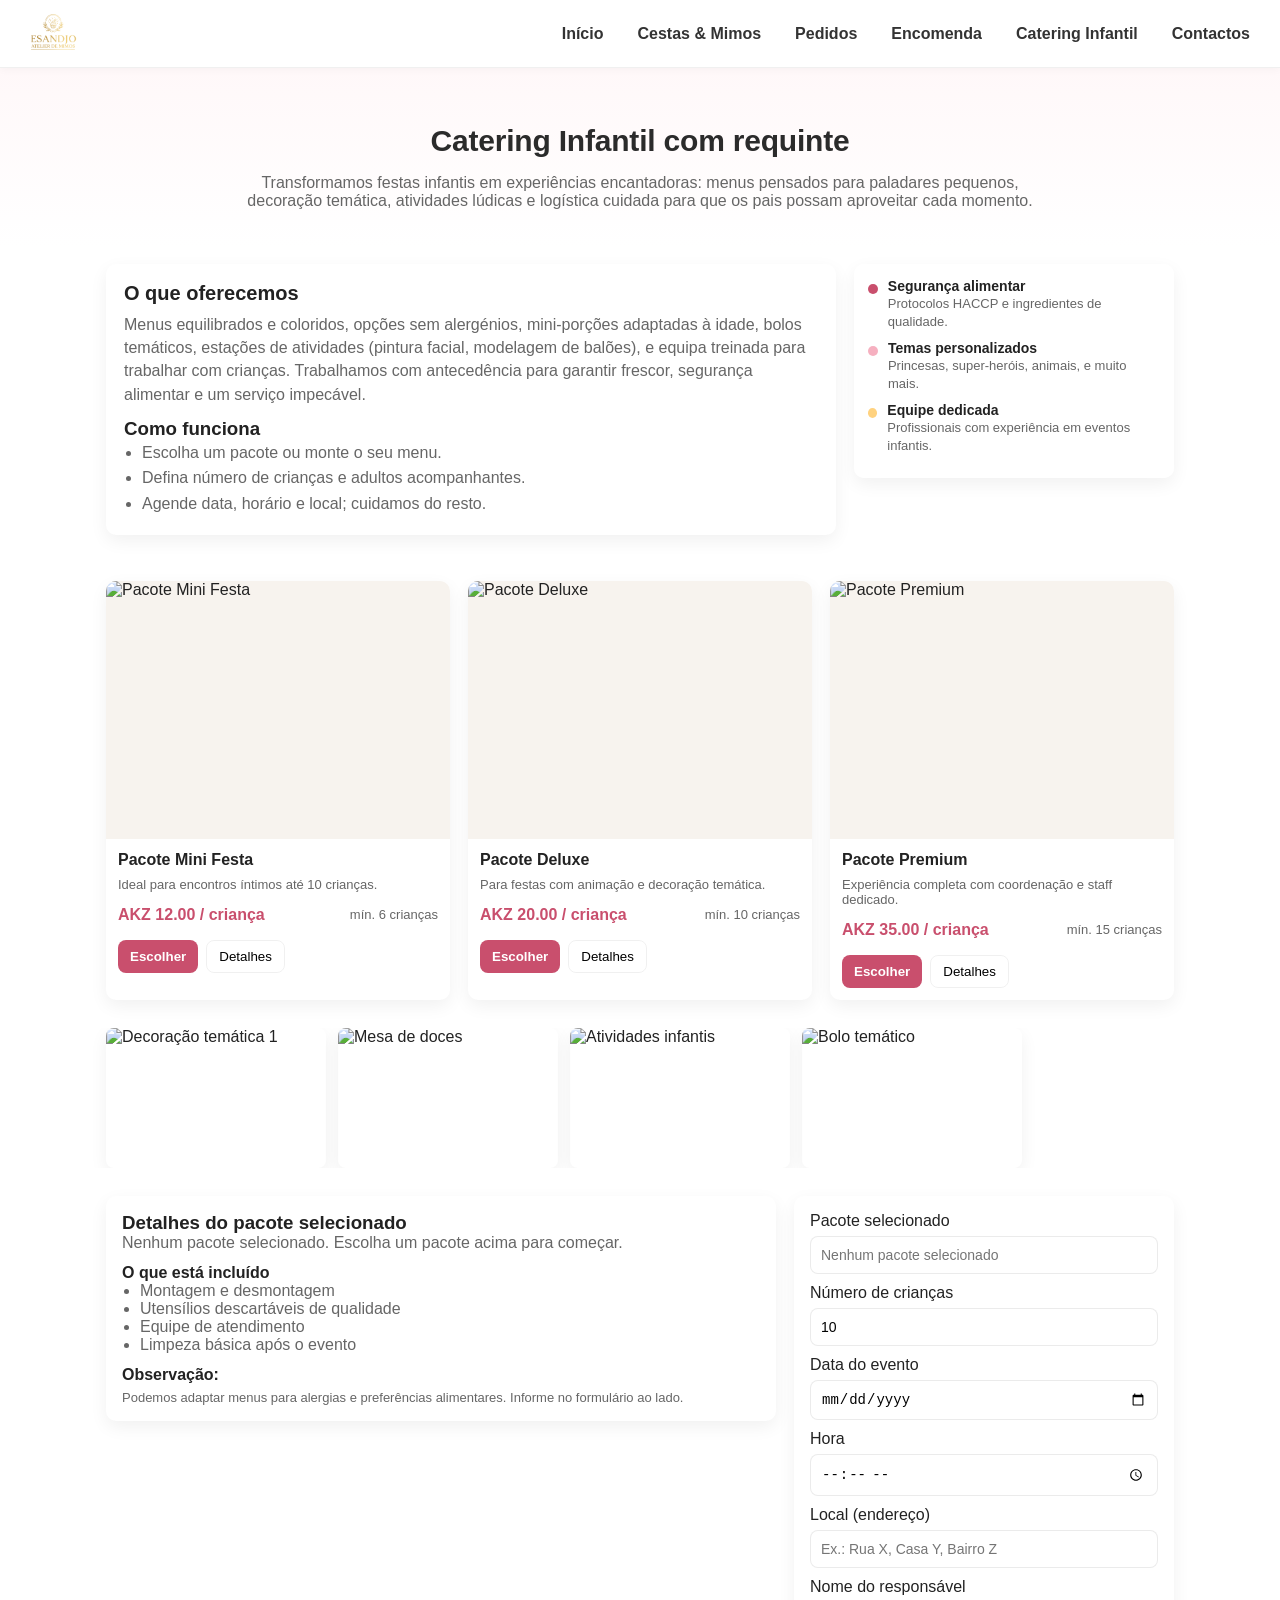
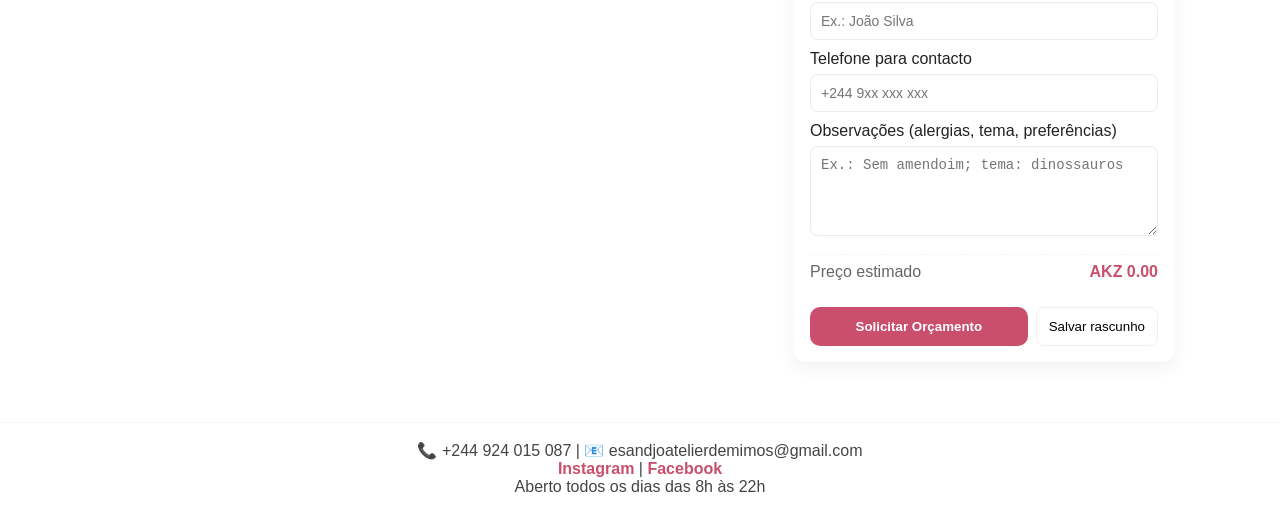
==== catering.html @ 138ea32b "Add files via upload" ====
<!DOCTYPE html>
<html lang="pt">
<head>
  <meta charset="utf-8" />
  <meta name="viewport" content="width=device-width,initial-scale=1" />
  <title>Catering Infantil — Esandjo Atelier de Mimos</title>
  <link rel="icon" type="image/png" href="imagens/esandjo.logo.jpg" />
  <link rel="stylesheet" href="base.css" />
  <style>
    /* Estilos específicos para catering infantil */
    .hero {
      padding: 56px 16px 36px;
      background: linear-gradient(180deg, #fff8f9 0%, #fff 100%);
    }
    .hero h1 { font-size: 30px; letter-spacing: -0.2px; }
    .hero p { max-width: 820px; margin: 8px auto 0; }

    .intro {
      max-width: 1100px;
      margin: 18px auto;
      padding: 0 16px 28px;
      display:flex;
      gap:18px;
      align-items:flex-start;
    }
    .intro .lead {
      flex:1;
      background: var(--card-bg);
      border-radius: calc(var(--radius) + 2px);
      box-shadow: var(--shadow);
      padding: 18px;
    }
    .intro .lead h2 { margin:0 0 8px; font-size:20px; }
    .intro .lead p { color:var(--muted); line-height:1.45; }

    .intro .highlights {
      width: 320px;
      min-width: 240px;
      background: linear-gradient(180deg,#fff,#fff);
      border-radius: calc(var(--radius) + 2px);
      box-shadow: var(--shadow);
      padding: 14px;
    }
    .highlight-item { display:flex; gap:10px; align-items:flex-start; margin-bottom:10px; }
    .highlight-item strong { display:block; font-size:14px; }
    .highlight-item span { color:var(--muted); font-size:13px; }

    /* Menu packages grid */
    .packages {
      max-width: 1100px;
      margin: 6px auto 28px;
      padding: 0 16px;
      display:grid;
      grid-template-columns: repeat(auto-fit, minmax(260px, 1fr));
      gap: 18px;
    }
    .package {
      background: var(--card-bg);
      border-radius: calc(var(--radius) + 2px);
      box-shadow: var(--shadow);
      overflow: hidden;
      display:flex;
      flex-direction:column;
    }
    .package .pkg-thumb { aspect-ratio: 4/3; background:var(--fill); display:flex; align-items:center; justify-content:center; }
    .package .pkg-thumb img { width:100%; height:100%; object-fit:cover; display:block; }
    .package .pkg-body { padding:12px; display:flex; flex-direction:column; gap:8px; }
    .package h3 { margin:0; font-size:16px; }
    .pkg-desc { color:var(--muted); font-size:13px; }
    .pkg-meta { display:flex; gap:8px; align-items:center; justify-content:space-between; margin-top:6px; }
    .pkg-price { font-weight:900; color:var(--accent); }
    .pkg-actions { display:flex; gap:8px; margin-top:8px; }
    .btn-choose { background:var(--accent); color:#fff; border:0; padding:8px 12px; border-radius:8px; cursor:pointer; font-weight:800; }
    .btn-info { background:transparent; border:1px solid rgba(0,0,0,0.06); padding:8px 12px; border-radius:8px; cursor:pointer; }

    /* Details & booking form */
    .booking {
      max-width: 1100px;
      margin: 18px auto 60px;
      padding: 0 16px;
      display:grid;
      grid-template-columns: 1fr 380px;
      gap: 18px;
      align-items:start;
    }
    .booking .details {
      background: var(--card-bg);
      border-radius: calc(var(--radius) + 2px);
      box-shadow: var(--shadow);
      padding: 16px;
    }
    .booking .form {
      background: var(--card-bg);
      border-radius: calc(var(--radius) + 2px);
      box-shadow: var(--shadow);
      padding: 16px;
      display:flex;
      flex-direction:column;
      gap:10px;
    }
    .field { display:flex; flex-direction:column; gap:6px; }
    .field input, .field select, .field textarea {
      padding:10px; border-radius:8px; border:1px solid rgba(0,0,0,0.08); font-size:14px;
    }
    .field textarea { min-height:90px; resize:vertical; }

    .summary-mini { display:flex; gap:8px; align-items:center; justify-content:space-between; padding:8px 0; border-top:1px dashed rgba(0,0,0,0.04); margin-top:8px; }

    .cta-row { display:flex; gap:8px; margin-top:8px; }
    .btn-final { background:var(--accent); color:#fff; border:0; padding:12px 14px; border-radius:10px; font-weight:900; cursor:pointer; flex:1; }
    .btn-clear { background:transparent; border:1px solid rgba(0,0,0,0.06); padding:10px 12px; border-radius:8px; cursor:pointer; }

    /* Gallery small preview */
    .gallery-preview {
      max-width: 1100px;
      margin: 0 auto 28px;
      padding: 0 16px;
      display:flex;
      gap:12px;
      overflow:auto;
      -webkit-overflow-scrolling: touch;
    }
    .gallery-preview img { width:220px; height:140px; object-fit:cover; border-radius:8px; box-shadow:0 6px 18px rgba(0,0,0,0.06); cursor:pointer; }

    /* IA suggestion toast */
    .ai-toast {
      position: fixed;
      left: 50%;
      transform: translateX(-50%);
      bottom: 86px;
      background: rgba(0,0,0,0.9);
      color: #fff;
      padding: 12px 16px;
      border-radius: 10px;
      z-index: 13000;
      display: none;
      align-items: center;
      gap: 10px;
      box-shadow: 0 8px 24px rgba(0,0,0,0.3);
      max-width: 92%;
      text-align: center;
      font-size: 14px;
    }
    .ai-toast.show { display:flex; }

    @media (max-width: 980px){
      .booking { grid-template-columns: 1fr; }
      .intro { flex-direction:column; }
      .intro .highlights { width:100%; }
      .gallery-preview img { width:160px; height:100px; }
    }
  </style>
</head>
<body>

  <!-- Navbar (padronizado institucional, sem botões de idioma) -->
  <nav class="navbar">
    <a href="index.html" aria-label="Início">
      <img src="imagens/esandjo.logo.jpg" alt="Logo Esandjo" class="logo" />
    </a>

    <!-- Menu hamburguer centralizado (círculo com 3 linhas) -->
    <button class="menu-toggle" id="menu-toggle" aria-expanded="false" aria-label="Abrir menu" onclick="toggleMenu()">
      <svg width="44" height="44" viewBox="0 0 44 44" aria-hidden="true" focusable="false" role="img">
        <circle class="menu-circle" cx="22" cy="22" r="20" fill="transparent" stroke="none"></circle>
        <rect class="menu-line l1" x="10" y="15" width="24" height="2" rx="1"></rect>
        <rect class="menu-line l2" x="10" y="21" width="24" height="2" rx="1"></rect>
        <rect class="menu-line l3" x="10" y="27" width="24" height="2" rx="1"></rect>
      </svg>
    </button>

    <div class="nav-links" id="nav-links">
      <a href="index.html" class="nav-link">Início</a>
      <a href="cestas.html" class="nav-link">Cestas & Mimos</a>
      <a href="pedidos.html" class="nav-link">Pedidos</a>
      <a href="encomendas.html" class="nav-link">Encomenda</a>
      <a href="catering.html" class="nav-link">Catering Infantil</a>
      <a href="contactos.html" class="nav-link">Contactos</a>
    </div>
  </nav>

  <!-- Hero -->
  <header class="hero">
    <h1>Catering Infantil com requinte</h1>
    <p>Transformamos festas infantis em experiências encantadoras: menus pensados para paladares pequenos, decoração temática, atividades lúdicas e logística cuidada para que os pais possam aproveitar cada momento.</p>
  </header>

  <!-- Intro com destaques -->
  <section class="intro" aria-label="Introdução ao catering infantil">
    <div class="lead" role="region" aria-labelledby="lead-title">
      <h2 id="lead-title">O que oferecemos</h2>
      <p>Menus equilibrados e coloridos, opções sem alergénios, mini-porções adaptadas à idade, bolos temáticos, estações de atividades (pintura facial, modelagem de balões), e equipa treinada para trabalhar com crianças. Trabalhamos com antecedência para garantir frescor, segurança alimentar e um serviço impecável.</p>

      <h3 style="margin-top:12px;">Como funciona</h3>
      <ul style="color:var(--muted); margin-left:18px; line-height:1.6;">
        <li>Escolha um pacote ou monte o seu menu.</li>
        <li>Defina número de crianças e adultos acompanhantes.</li>
        <li>Agende data, horário e local; cuidamos do resto.</li>
      </ul>
    </div>

    <aside class="highlights" aria-hidden="false">
      <div class="highlight-item">
        <div style="width:10px;height:10px;border-radius:50%;background:var(--accent);margin-top:6px;"></div>
        <div><strong>Segurança alimentar</strong><span>Protocolos HACCP e ingredientes de qualidade.</span></div>
      </div>
      <div class="highlight-item">
        <div style="width:10px;height:10px;border-radius:50%;background:#f6b0c0;margin-top:6px;"></div>
        <div><strong>Temas personalizados</strong><span>Princesas, super-heróis, animais, e muito mais.</span></div>
      </div>
      <div class="highlight-item">
        <div style="width:10px;height:10px;border-radius:50%;background:#ffd27f;margin-top:6px;"></div>
        <div><strong>Equipe dedicada</strong><span>Profissionais com experiência em eventos infantis.</span></div>
      </div>
    </aside>
  </section>

  <!-- Packages / Menus -->
  <section class="packages" aria-label="Pacotes de catering infantil">
    <article class="package" data-id="pkg-mini" data-name="Pacote Mini Festa" data-price="12.00" data-desc="Lanches simples, mini-sanduíches, sucos naturais, mini-bolinhos">
      <div class="pkg-thumb"><img src="imagens/catering-mini.jpg" alt="Pacote Mini Festa" /></div>
      <div class="pkg-body">
        <h3>Pacote Mini Festa</h3>
        <div class="pkg-desc">Ideal para encontros íntimos até 10 crianças.</div>
        <div class="pkg-meta">
          <div class="pkg-price">AKZ 12.00 / criança</div>
          <div style="font-size:13px;color:var(--muted)">mín. 6 crianças</div>
        </div>
        <div class="pkg-actions">
          <button class="btn-choose" data-action="choose">Escolher</button>
          <button class="btn-info" data-action="info">Detalhes</button>
        </div>
      </div>
    </article>

    <article class="package" data-id="pkg-deluxe" data-name="Pacote Deluxe" data-price="20.00" data-desc="Estação de snacks, mini-pratos quentes, bolo temático e sucos">
      <div class="pkg-thumb"><img src="imagens/catering-deluxe.jpg" alt="Pacote Deluxe" /></div>
      <div class="pkg-body">
        <h3>Pacote Deluxe</h3>
        <div class="pkg-desc">Para festas com animação e decoração temática.</div>
        <div class="pkg-meta">
          <div class="pkg-price">AKZ 20.00 / criança</div>
          <div style="font-size:13px;color:var(--muted)">mín. 10 crianças</div>
        </div>
        <div class="pkg-actions">
          <button class="btn-choose" data-action="choose">Escolher</button>
          <button class="btn-info" data-action="info">Detalhes</button>
        </div>
      </div>
    </article>

    <article class="package" data-id="pkg-premium" data-name="Pacote Premium" data-price="35.00" data-desc="Menu completo, bolo premium, lembrancinhas e atividades dirigidas">
      <div class="pkg-thumb"><img src="imagens/catering-premium.jpg" alt="Pacote Premium" /></div>
      <div class="pkg-body">
        <h3>Pacote Premium</h3>
        <div class="pkg-desc">Experiência completa com coordenação e staff dedicado.</div>
        <div class="pkg-meta">
          <div class="pkg-price">AKZ 35.00 / criança</div>
          <div style="font-size:13px;color:var(--muted)">mín. 15 crianças</div>
        </div>
        <div class="pkg-actions">
          <button class="btn-choose" data-action="choose">Escolher</button>
          <button class="btn-info" data-action="info">Detalhes</button>
        </div>
      </div>
    </article>
  </section>

  <!-- Gallery preview -->
  <section class="gallery-preview" aria-label="Galeria de eventos infantis">
    <img src="imagens/catering-1.jpg" alt="Decoração temática 1" data-full="imagens/catering-1.jpg" />
    <img src="imagens/catering-2.jpg" alt="Mesa de doces" data-full="imagens/catering-2.jpg" />
    <img src="imagens/catering-3.jpg" alt="Atividades infantis" data-full="imagens/catering-3.jpg" />
    <img src="imagens/catering-4.jpg" alt="Bolo temático" data-full="imagens/catering-4.jpg" />
  </section>

  <!-- Booking & details -->
  <section class="booking" aria-label="Formulário de encomenda de catering">
    <div class="details" id="selected-details">
      <h3>Detalhes do pacote selecionado</h3>
      <p class="pkg-selected" style="color:var(--muted)">Nenhum pacote selecionado. Escolha um pacote acima para começar.</p>

      <h4 style="margin-top:12px;">O que está incluído</h4>
      <ul style="color:var(--muted); margin-left:18px;">
        <li>Montagem e desmontagem</li>
        <li>Utensílios descartáveis de qualidade</li>
        <li>Equipe de atendimento</li>
        <li>Limpeza básica após o evento</li>
      </ul>

      <div style="margin-top:12px;">
        <strong>Observação:</strong>
        <div style="color:var(--muted); font-size:13px; margin-top:6px;">Podemos adaptar menus para alergias e preferências alimentares. Informe no formulário ao lado.</div>
      </div>
    </div>

    <form class="form" id="booking-form" onsubmit="return false;" aria-label="Formulário de reserva">
      <div class="field">
        <label for="pkg-name">Pacote selecionado</label>
        <input id="pkg-name" name="pkg-name" readonly placeholder="Nenhum pacote selecionado" />
      </div>

      <div class="field">
        <label for="guest-count">Número de crianças</label>
        <input id="guest-count" name="guest-count" type="number" min="1" value="10" />
      </div>

      <div class="field">
        <label for="date">Data do evento</label>
        <input id="date" name="date" type="date" />
      </div>

      <div class="field">
        <label for="time">Hora</label>
        <input id="time" name="time" type="time" />
      </div>

      <div class="field">
        <label for="location">Local (endereço)</label>
        <input id="location" name="location" type="text" placeholder="Ex.: Rua X, Casa Y, Bairro Z" />
      </div>

      <div class="field">
        <label for="contact-name">Nome do responsável</label>
        <input id="contact-name" name="contact-name" type="text" placeholder="Ex.: João Silva" />
      </div>

      <div class="field">
        <label for="contact-phone">Telefone para contacto</label>
        <input id="contact-phone" name="contact-phone" type="tel" placeholder="+244 9xx xxx xxx" />
      </div>

      <div class="field">
        <label for="notes">Observações (alergias, tema, preferências)</label>
        <textarea id="notes" name="notes" placeholder="Ex.: Sem amendoim; tema: dinossauros"></textarea>
      </div>

      <div class="summary-mini">
        <div style="color:var(--muted)">Preço estimado</div>
        <div id="price-estimate" style="font-weight:900;color:var(--accent)">AKZ 0.00</div>
      </div>

      <div class="cta-row">
        <button id="btn-book" class="btn-final" aria-label="Solicitar orçamento">Solicitar Orçamento</button>
        <button id="btn-save" class="btn-clear" aria-label="Salvar rascunho">Salvar rascunho</button>
      </div>
    </form>
  </section>

  <!-- Lightbox (reaproveita estrutura) -->
  <div id="lightbox" class="lightbox" role="dialog" aria-hidden="true" aria-label="Visualizador de imagens">
    <div class="lightbox-content" role="document">
      <div class="lightbox-controls" aria-hidden="false">
        <button class="prev" aria-label="Anterior" title="Anterior">&#10094;</button>
        <button class="next" aria-label="Próximo" title="Próximo">&#10095;</button>
      </div>
      <span class="close" role="button" aria-label="Fechar" title="Fechar">&times;</span>
      <div id="lightbox-media" class="lightbox-media" tabindex="0"></div>
      <div id="lightbox-thumbs" class="lightbox-thumbs" aria-hidden="false"></div>
      <button id="lb-play" class="lb-play-btn" aria-label="Reproduzir">Reproduzir</button>
    </div>
  </div>

  <!-- IA suggestion toast -->
  <div id="ai-toast" class="ai-toast" role="status" aria-live="polite"></div>

  <!-- Footer (contactos igual ao index) -->
  <footer>
    <p id="contacts">📞 +244 924 015 087 | 📧 esandjoatelierdemimos@gmail.com</p>
    <p>
      <a href="https://www.instagram.com/esandjo_atelierdemimos/" target="_blank" id="insta">Instagram</a> |
      <a href="https://www.facebook.com/esandjoatelierdemimos/" target="_blank" id="fb">Facebook</a>
    </p>
    <p id="open-hours">Aberto todos os dias das 8h às 22h</p>
  </footer>

  <script>
    /* Navbar toggle */
    function toggleMenu() {
      const nav = document.getElementById("nav-links");
      const btn = document.getElementById("menu-toggle");
      const isOpen = btn.classList.toggle('open');
      nav.classList.toggle("show");
      btn.setAttribute('aria-expanded', isOpen ? 'true' : 'false');
      btn.setAttribute('aria-label', isOpen ? 'Fechar menu' : 'Abrir menu');
    }
    document.addEventListener("click", function(e){
      const nav = document.getElementById("nav-links");
      const btn = document.getElementById("menu-toggle");
      if (!nav || !btn) return;
      if (!nav.contains(e.target) && !btn.contains(e.target)) {
        nav.classList.remove("show");
        btn.classList.remove("open");
        btn.setAttribute('aria-expanded', 'false');
        btn.setAttribute('aria-label', 'Abrir menu');
      }
    });

    /* Simple lightbox for gallery preview images */
    (function(){
      const imgs = document.querySelectorAll('.gallery-preview img');
      const lb = document.getElementById('lightbox');
      const lbMedia = document.getElementById('lightbox-media');
      const closeBtn = document.querySelector('.lightbox .close');
      imgs.forEach((img, idx) => {
        img.addEventListener('click', () => {
          openLightboxImage(img.getAttribute('data-full') || img.src);
        });
      });
      function openLightboxImage(src){
        lbMedia.innerHTML = '';
        const i = document.createElement('img');
        i.src = src;
        i.alt = '';
        i.style.maxHeight = '86vh';
        i.style.width = 'auto';
        lbMedia.appendChild(i);
        lb.setAttribute('aria-hidden','false');
        lb.style.display = 'flex';
        document.body.style.overflow = 'hidden';
      }
      function closeLightbox(){
        lb.setAttribute('aria-hidden','true');
        lb.style.display = 'none';
        lbMedia.innerHTML = '';
        document.body.style.overflow = '';
      }
      lb.addEventListener('click', function(e){ if (e.target === lb) closeLightbox(); });
      if (closeBtn) closeBtn.addEventListener('click', closeLightbox);
    })();

    /* Packages selection, IA suggestions and booking logic */
    const packages = document.querySelectorAll('.package');
    const pkgNameInput = document.getElementById('pkg-name');
    const priceEstimateEl = document.getElementById('price-estimate');
    const pkgSelectedText = document.querySelector('.pkg-selected');
    const aiToast = document.getElementById('ai-toast');
    const STORAGE_BOOKING = 'esandjo_catering_booking';

    let selectedPackage = null;
    let aiTimer = null;

    function formatCurrency(v){ return 'AKZ ' + Number(v).toFixed(2); }

    packages.forEach(pkg => {
      const choose = pkg.querySelector('[data-action="choose"]');
      const info = pkg.querySelector('[data-action="info"]');
      choose.addEventListener('click', () => {
        const id = pkg.getAttribute('data-id');
        const name = pkg.getAttribute('data-name');
        const price = Number(pkg.getAttribute('data-price') || 0);
        selectPackage({ id, name, price, desc: pkg.getAttribute('data-desc') });
      });
      info.addEventListener('click', () => {
        const name = pkg.getAttribute('data-name');
        const desc = pkg.getAttribute('data-desc');
        showAISuggestion({ name, desc }, `Detalhes: ${desc}`);
      });
    });

    function selectPackage(pkg){
      selectedPackage = pkg;
      pkgNameInput.value = pkg.name;
      pkgSelectedText.textContent = `${pkg.name} — ${pkg.desc || ''}`;
      updateEstimate();
      // show IA suggestion for combos or extras for 2 seconds
      showAISuggestion(pkg, `Sugestão: adicione lembrancinhas personalizadas e uma estação de pintura facial para complementar o ${pkg.name}.`);
      // store selection in localStorage draft
      saveDraft();
    }

    function updateEstimate(){
      const guests = Number(document.getElementById('guest-count').value || 0);
      const pricePer = selectedPackage ? Number(selectedPackage.price) : 0;
      const estimate = guests * pricePer;
      priceEstimateEl.textContent = formatCurrency(estimate);
    }

    // IA suggestion toast (simulated)
    function showAISuggestion(context, message){
      aiToast.textContent = message || `Sugestão para ${context.name || 'o pacote'}`;
      aiToast.classList.add('show');
      if (aiTimer) clearTimeout(aiTimer);
      aiTimer = setTimeout(()=> {
        aiToast.classList.remove('show');
        aiTimer = null;
      }, 2000);
    }

    // Booking form interactions
    document.getElementById('guest-count').addEventListener('input', updateEstimate);
    document.getElementById('btn-save').addEventListener('click', function(){
      saveDraft();
      showAISuggestion({}, 'Rascunho salvo localmente.');
    });

    document.getElementById('btn-book').addEventListener('click', function(){
      const booking = collectBooking();
      if (!booking) return;
      // Save booking draft
      localStorage.setItem(STORAGE_BOOKING, JSON.stringify(booking));
      // Build WhatsApp message
      const lines = [];
      lines.push('🧁 *Pedido de Catering Infantil - Esandjo Atelier de Mimos*');
      lines.push('');
      lines.push(`Pacote: ${booking.pkgName || '—'}`);
      lines.push(`Crianças: ${booking.guests}`);
      lines.push(`Data: ${booking.date || '—'} ${booking.time || ''}`);
      lines.push(`Local: ${booking.location || '—'}`);
      lines.push('');
      if (booking.notes) lines.push(`Observações: ${booking.notes}`);
      lines.push('');
      lines.push(`Contato: ${booking.contactName || '—'} — ${booking.contactPhone || '—'}`);
      lines.push('');
      lines.push('Por favor confirmar disponibilidade e orçamento.');
      const message = encodeURIComponent(lines.join('\n'));

      // WhatsApp number (negócio) — sem +, sem espaços
      const waNumber = '244924015087';
      const waUrl = `https://wa.me/${waNumber}?text=${message}`;

      // Open WhatsApp and clear draft after
      window.open(waUrl, '_blank');
      // Clear stored draft and reset form
      localStorage.removeItem(STORAGE_BOOKING);
      resetForm();
      // brief toast then redirect to index
      showAISuggestion({}, 'Pedido enviado para WhatsApp. Voltando ao início…');
      setTimeout(()=> { window.location.href = 'index.html'; }, 1400);
    });

    function collectBooking(){
      const pkgName = document.getElementById('pkg-name').value.trim();
      if (!pkgName){
        showAISuggestion({}, 'Selecione um pacote antes de solicitar orçamento.');
        return null;
      }
      const guests = Number(document.getElementById('guest-count').value || 0);
      const date = document.getElementById('date').value;
      const time = document.getElementById('time').value;
      const location = document.getElementById('location').value.trim();
      const contactName = document.getElementById('contact-name').value.trim();
      const contactPhone = document.getElementById('contact-phone').value.trim();
      const notes = document.getElementById('notes').value.trim();

      if (!guests || guests < 1){
        showAISuggestion({}, 'Informe o número de crianças.');
        return null;
      }
      if (!date){
        showAISuggestion({}, 'Escolha a data do evento.');
        return null;
      }
      if (!contactPhone){
        showAISuggestion({}, 'Informe um telefone para contacto.');
        return null;
      }

      return {
        pkgName, guests, date, time, location, contactName, contactPhone, notes, createdAt: new Date().toISOString()
      };
    }

    function saveDraft(){
      const draft = {
        pkgName: document.getElementById('pkg-name').value || '',
        guests: Number(document.getElementById('guest-count').value || 0),
        date: document.getElementById('date').value || '',
        time: document.getElementById('time').value || '',
        location: document.getElementById('location').value || '',
        contactName: document.getElementById('contact-name').value || '',
        contactPhone: document.getElementById('contact-phone').value || '',
        notes: document.getElementById('notes').value || '',
        updatedAt: new Date().toISOString()
      };
      localStorage.setItem(STORAGE_BOOKING, JSON.stringify(draft));
    }

    function loadDraft(){
      const raw = localStorage.getItem(STORAGE_BOOKING);
      if (!raw) return;
      try {
        const d = JSON.parse(raw);
        if (d.pkgName) {
          document.getElementById('pkg-name').value = d.pkgName;
          pkgSelectedText.textContent = d.pkgName;
        }
        if (d.guests) document.getElementById('guest-count').value = d.guests;
        if (d.date) document.getElementById('date').value = d.date;
        if (d.time) document.getElementById('time').value = d.time;
        if (d.location) document.getElementById('location').value = d.location;
        if (d.contactName) document.getElementById('contact-name').value = d.contactName;
        if (d.contactPhone) document.getElementById('contact-phone').value = d.contactPhone;
        if (d.notes) document.getElementById('notes').value = d.notes;
        updateEstimate();
      } catch(e){}
    }

    function resetForm(){
      selectedPackage = null;
      document.getElementById('pkg-name').value = '';
      document.getElementById('guest-count').value = 10;
      document.getElementById('date').value = '';
      document.getElementById('time').value = '';
      document.getElementById('location').value = '';
      document.getElementById('contact-name').value = '';
      document.getElementById('contact-phone').value = '';
      document.getElementById('notes').value = '';
      pkgSelectedText.textContent = 'Nenhum pacote selecionado. Escolha um pacote acima para começar.';
      priceEstimateEl.textContent = formatCurrency(0);
    }

    // Load draft on start
    window.addEventListener('load', function(){
      loadDraft();
      updateEstimate();
    });

    /* Accessibility small helpers: close toast on click */
    aiToast.addEventListener('click', ()=> aiToast.classList.remove('show'));

  </script>
</body>
</html>
---- base.css ----
/* base.css — versão atualizada com navbar fixa (inclui mobile) */

/* Variáveis */
:root{
  --bg: #ffffff;
  --card-bg: #ffffff;
  --accent: #c94f6d;
  --muted: #666666;
  --fill: #f7f3ee;
  --shadow: 0 6px 18px rgba(0,0,0,0.06);
  --max-card-width: 420px;
  --lightbox-z: 9999;
  --radius: 8px;
  --transition-fast: 0.12s;

  /* Altura da navbar (ajuste se alterar padding/logo) */
  --navbar-height: 68px;
}

/* Reset e base */
* { box-sizing: border-box; margin: 0; padding: 0; }
html, body { height: 100%; font-family: "Segoe UI", Roboto, "Helvetica Neue", Arial, sans-serif; color: #222; background: var(--bg); -webkit-font-smoothing: antialiased; }
a { color: inherit; text-decoration: none; }
img, video { max-width: 100%; display: block; }

/* Evita que o conteúdo fique por baixo da navbar fixa */
body { padding-top: var(--navbar-height); }

/* =========================
   NAVBAR (FIXA)
   ========================= */
.navbar {
  display: flex;
  align-items: center;
  justify-content: space-between;
  gap: 12px;
  padding: 12px 20px;
  background: var(--bg);
  border-bottom: 1px solid rgba(0,0,0,0.06);
  position: fixed; /* FIXA em todas as páginas */
  top: 0;
  left: 0;
  width: 100%;
  height: var(--navbar-height);
  z-index: 11000; /* acima do conteúdo, abaixo do lightbox */
  box-shadow: 0 2px 8px rgba(0,0,0,0.03);
}

/* Logo (link) */
.logo { height: 44px; object-fit: contain; display: block; }

/* Nav links and language selector */
.nav-links { display: flex; gap: 14px; align-items: center; }
.nav-link { color: #333; padding: 8px 10px; border-radius: 6px; font-weight: 600; }
.nav-link:hover { background: rgba(0,0,0,0.04); }
.lang-selector button {
  background: transparent;
  border: 1px solid rgba(0,0,0,0.06);
  padding: 6px 8px;
  margin-left: 6px;
  border-radius: 6px;
  cursor: pointer;
}
.lang-selector button:hover { background: rgba(0,0,0,0.04); }

/* =========================
   MENU TOGGLE (círculo com 3 linhas)
   - posicionado em relação à navbar (verticalmente centrado nela)
   ========================= */
.menu-toggle {
  display: none; /* visível via media query em mobile */
  cursor: pointer;
  width: 44px;
  height: 44px;
  align-items: center;
  justify-content: center;
  position: absolute;
  left: 50%;
  /* centraliza verticalmente dentro da navbar fixa */
  top: calc(var(--navbar-height) / 2);
  transform: translate(-50%, -50%);
  z-index: 12000; /* acima da navbar para clique */
  background: transparent;
  border: 0;
  padding: 0;
  border-radius: 50%;
}

/* SVG sizing */
.menu-toggle svg { display: block; width: 44px; height: 44px; }

/* circle styling (subtle) */
.menu-toggle .menu-circle {
  fill: transparent;
  stroke: rgba(0,0,0,0.06);
  stroke-width: 0;
  transition: fill 180ms ease, stroke 180ms ease;
}

/* lines */
.menu-toggle .menu-line {
  fill: #333;
  transition: transform 220ms cubic-bezier(.2,.9,.2,1), opacity 180ms ease;
  transform-origin: 50% 50%;
  transform-box: fill-box;
}

/* open state: optional transform to X (keeps circle) */
.menu-toggle.open .menu-circle {
  fill: rgba(0,0,0,0.04);
}
.menu-toggle.open .l1 { transform: translateY(6px) rotate(45deg); }
.menu-toggle.open .l2 { opacity: 0; transform: scaleX(0); }
.menu-toggle.open .l3 { transform: translateY(-6px) rotate(-45deg); }

/* Focus styles for accessibility */
.menu-toggle:focus { outline: 3px solid rgba(201,79,109,0.18); outline-offset: 4px; border-radius: 50%; }

/* =========================
   HERO
   ========================= */
.hero {
  display: flex;
  flex-direction: column;
  align-items: center;
  justify-content: center;
  text-align: center;
  padding: 48px 16px;
  background: linear-gradient(180deg,#fff,#fff);
}
.hero h1 { font-size: 28px; margin-bottom: 8px; color: #2b2b2b; }
.hero p { color: var(--muted); margin-bottom: 16px; }
.cta-btn {
  display: inline-block;
  background: var(--accent);
  color: #fff;
  padding: 10px 18px;
  border-radius: 8px;
  font-weight: 700;
}
.cta-btn:hover { opacity: .95; transform: translateY(-1px); transition: all .18s ease; }

/* =========================
   CARDS / GALERIA
   ========================= */
.destaques {
  display: flex;
  gap: 18px;
  flex-wrap: wrap;
  justify-content: center;
  padding: 20px;
}
.card {
  width: 100%;
  max-width: var(--max-card-width);
  background: var(--card-bg);
  border-radius: calc(var(--radius) + 2px);
  box-shadow: var(--shadow);
  padding: 12px;
  text-align: center;
}
.card h3 { margin-top: 8px; font-size: 18px; color: #222; }
.card p { color: var(--muted); font-size: 14px; margin-top: 6px; }

/* Media container (thumbnail) */
.media {
  width: 100%;
  max-width: var(--max-card-width);
  aspect-ratio: 4 / 3;
  background-color: var(--fill);
  display: flex;
  align-items: center;
  justify-content: center;
  overflow: hidden;
  border-radius: var(--radius);
  margin: 0 auto 12px;
  position: relative;
}

/* Thumbnail image and video */
.media img,
.media video {
  width: 100%;
  height: 100%;
  object-fit: cover;
  display: block;
  background-color: transparent;
  cursor: pointer;
  border-radius: 4px;
  -webkit-user-select: none;
  user-select: none;
  -webkit-tap-highlight-color: transparent;
}

/* Badge "mais itens" sobre thumbnails da galeria */
.media-more-badge {
  position: absolute;
  right: 10px;
  bottom: 10px;
  background: rgba(0,0,0,0.6);
  color: #fff;
  border: 0;
  padding: 6px 8px;
  border-radius: 6px;
  font-weight: 700;
  font-size: 13px;
  pointer-events: none;
  z-index: 6;
  box-shadow: 0 4px 10px rgba(0,0,0,0.18);
}

/* Hide play overlay on gallery thumbnails */
.media .play-overlay { display: none !important; }

/* =========================
   LIGHTBOX
   ========================= */
.lightbox {
  display: none;
  position: fixed;
  inset: 0;
  background: rgba(0,0,0,0.85);
  align-items: center;
  justify-content: center;
  z-index: calc(var(--lightbox-z) + 10); /* acima da navbar fixa */
  transition: opacity .18s ease;
}
.lightbox[aria-hidden="false"] { display: flex; opacity: 1; }

/* Lightbox content: column layout so main media is above thumbs */
.lightbox-content {
  position: relative;
  width: 92%;
  max-width: 1100px;
  display: flex;
  align-items: center;
  justify-content: center;
  flex-direction: column;
  gap: 12px;
  padding: 18px;
  pointer-events: auto;
}

/* Main media area: large, centered, above thumbnails */
.lightbox-media {
  width: 100%;
  display: flex;
  align-items: center;
  justify-content: center;
  outline: none;
  min-height: 120px;
  position: relative;
  z-index: 10;
  max-height: 86vh;
}

/* Main media elements */
.lightbox-media img,
.lightbox-media video {
  max-height: 86vh;
  width: auto;
  max-width: 100%;
  object-fit: contain;
  border-radius: 6px;
  background-color: var(--fill);
}

/* Thumbnails row inside lightbox */
.lightbox-thumbs {
  width: 100%;
  display: flex;
  gap: 8px;
  align-items: center;
  justify-content: center;
  padding: 8px 6px;
  overflow-x: auto;
  -webkit-overflow-scrolling: touch;
  z-index: 9;
}
.lightbox-thumbs .lb-thumb {
  border: none;
  background: transparent;
  padding: 0;
  cursor: pointer;
  display: inline-flex;
  align-items: center;
  justify-content: center;
  position: relative;
}
.lightbox-thumbs .lb-thumb img,
.lightbox-thumbs .lb-thumb video {
  width: 84px;
  height: 56px;
  object-fit: cover;
  border-radius: 6px;
  box-shadow: 0 2px 6px rgba(0,0,0,0.12);
  display: block;
}

/* For video thumbs we keep a small play overlay inside the thumb wrapper */
.thumb-play-overlay {
  position: absolute;
  left: 50%;
  top: 50%;
  transform: translate(-50%,-50%);
  width: 28px;
  height: 28px;
  border-radius: 50%;
  background: rgba(0,0,0,0.45);
  display: flex;
  align-items: center;
  justify-content: center;
  pointer-events: none;
  z-index: 4;
}
.thumb-play-overlay svg { width: 16px; height: 16px; fill: #fff; }

/* Controls */
.lightbox .close {
  position: absolute;
  top: 12px;
  right: 18px;
  font-size: 32px;
  color: #fff;
  cursor: pointer;
  z-index: 10000;
  padding: 6px;
  background: transparent;
  border-radius: 6px;
}
.lightbox-controls {
  position: absolute;
  inset: 0;
  display: flex;
  align-items: center;
  justify-content: space-between;
  pointer-events: none;
}
.lightbox-controls button {
  pointer-events: auto;
  border: 0;
  background: rgba(0,0,0,0.25);
  color: #fff;
  font-size: 28px;
  padding: 8px 12px;
  border-radius: 6px;
  cursor: pointer;
}
.lightbox-controls button:active { transform: scale(.98); }
.lightbox-controls button[disabled] { opacity: .35; cursor: not-allowed; }

/* Big play button inside lightbox when autoplay blocked */
.lb-play-btn {
  position: absolute;
  left: 50%;
  top: 50%;
  transform: translate(-50%, -50%);
  background: rgba(0,0,0,0.65);
  color: #fff;
  border: 0;
  padding: 14px 18px;
  border-radius: 10px;
  font-size: 18px;
  display: none;
  z-index: 10001;
  cursor: pointer;
}
.lb-play-btn.show { display: block; }

/* Loading / error message area */
.lightbox-media.loading::after,
.lightbox-media.error::after {
  content: attr(data-message);
  position: absolute;
  bottom: 18px;
  left: 50%;
  transform: translateX(-50%);
  color: #fff;
  background: rgba(0,0,0,0.5);
  padding: 6px 10px;
  border-radius: 6px;
  font-size: 13px;
  z-index: 10001;
}

/* Accessibility focus */
.lightbox-media:focus { outline: 3px solid rgba(201,79,109,0.18); outline-offset: 6px; border-radius: 6px; }
button:focus, a:focus { outline: 3px solid rgba(201,79,109,0.18); outline-offset: 2px; border-radius: 6px; }

/* Video-specific tweaks */
.media video,
.lightbox-media video {
  display: block;
  width: auto;
  height: auto;
  max-height: 86vh;
  object-fit: contain;
  background-color: var(--fill);
  border-radius: 6px;
  outline: none;
  -webkit-user-select: none;
  user-select: none;
  -webkit-tap-highlight-color: transparent;
  pointer-events: auto;
}

/* Force repaint utility */
.video-force-repaint { transform: translateZ(0); backface-visibility: hidden; -webkit-transform: translateZ(0); }

/* Footer */
footer {
  padding: 18px 12px;
  text-align: center;
  background: var(--bg);
  border-top: 1px solid rgba(0,0,0,0.04);
  color: #444;
}
footer a { color: var(--accent); text-decoration: none; font-weight: 600; }
footer a:hover { text-decoration: underline; }

/* =========================
   RESPONSIVIDADE
   ========================= */
@media (max-width: 900px) {
  .card { max-width: 360px; }
  .media { max-width: 360px; }
  .hero h1 { font-size: 24px; }
}

@media (max-width: 700px) {
  /* Mostrar toggle e centralizá-lo na navbar */
  .menu-toggle { display: flex !important; }

  /* Nav links transformam-se em menu flutuante e aparecem abaixo da navbar fixa */
  .nav-links {
    position: fixed;
    top: var(--navbar-height);
    right: 12px;
    background: var(--bg);
    flex-direction: column;
    padding: 12px;
    border-radius: 8px;
    box-shadow: 0 8px 24px rgba(0,0,0,0.12);
    display: none;
    z-index: 12000;
  }
  .nav-links.show { display: flex; }

  .destaques { padding: 12px; gap: 12px; }
  .media { max-width: 320px; aspect-ratio: 4 / 3; }
  .lightbox-controls button { font-size: 26px; padding: 10px; }
  .play-overlay { width: 56px; height: 56px; }
  .lb-play-btn { padding: 10px 14px; font-size: 15px; }

  /* Evita que o toggle cubra o logo visualmente */
  .logo, .navbar > a:first-child .logo { position: relative; z-index: 90; }

  /* Ajuste para badge em thumbs em telas pequenas */
  .media-more-badge { right: 8px; bottom: 8px; padding: 5px 7px; font-size: 12px; }
}

/* Utilities */
.hidden { display: none !important; }
.center { display: flex; align-items: center; justify-content: center; }
.small { font-size: 13px; color: var(--muted); }
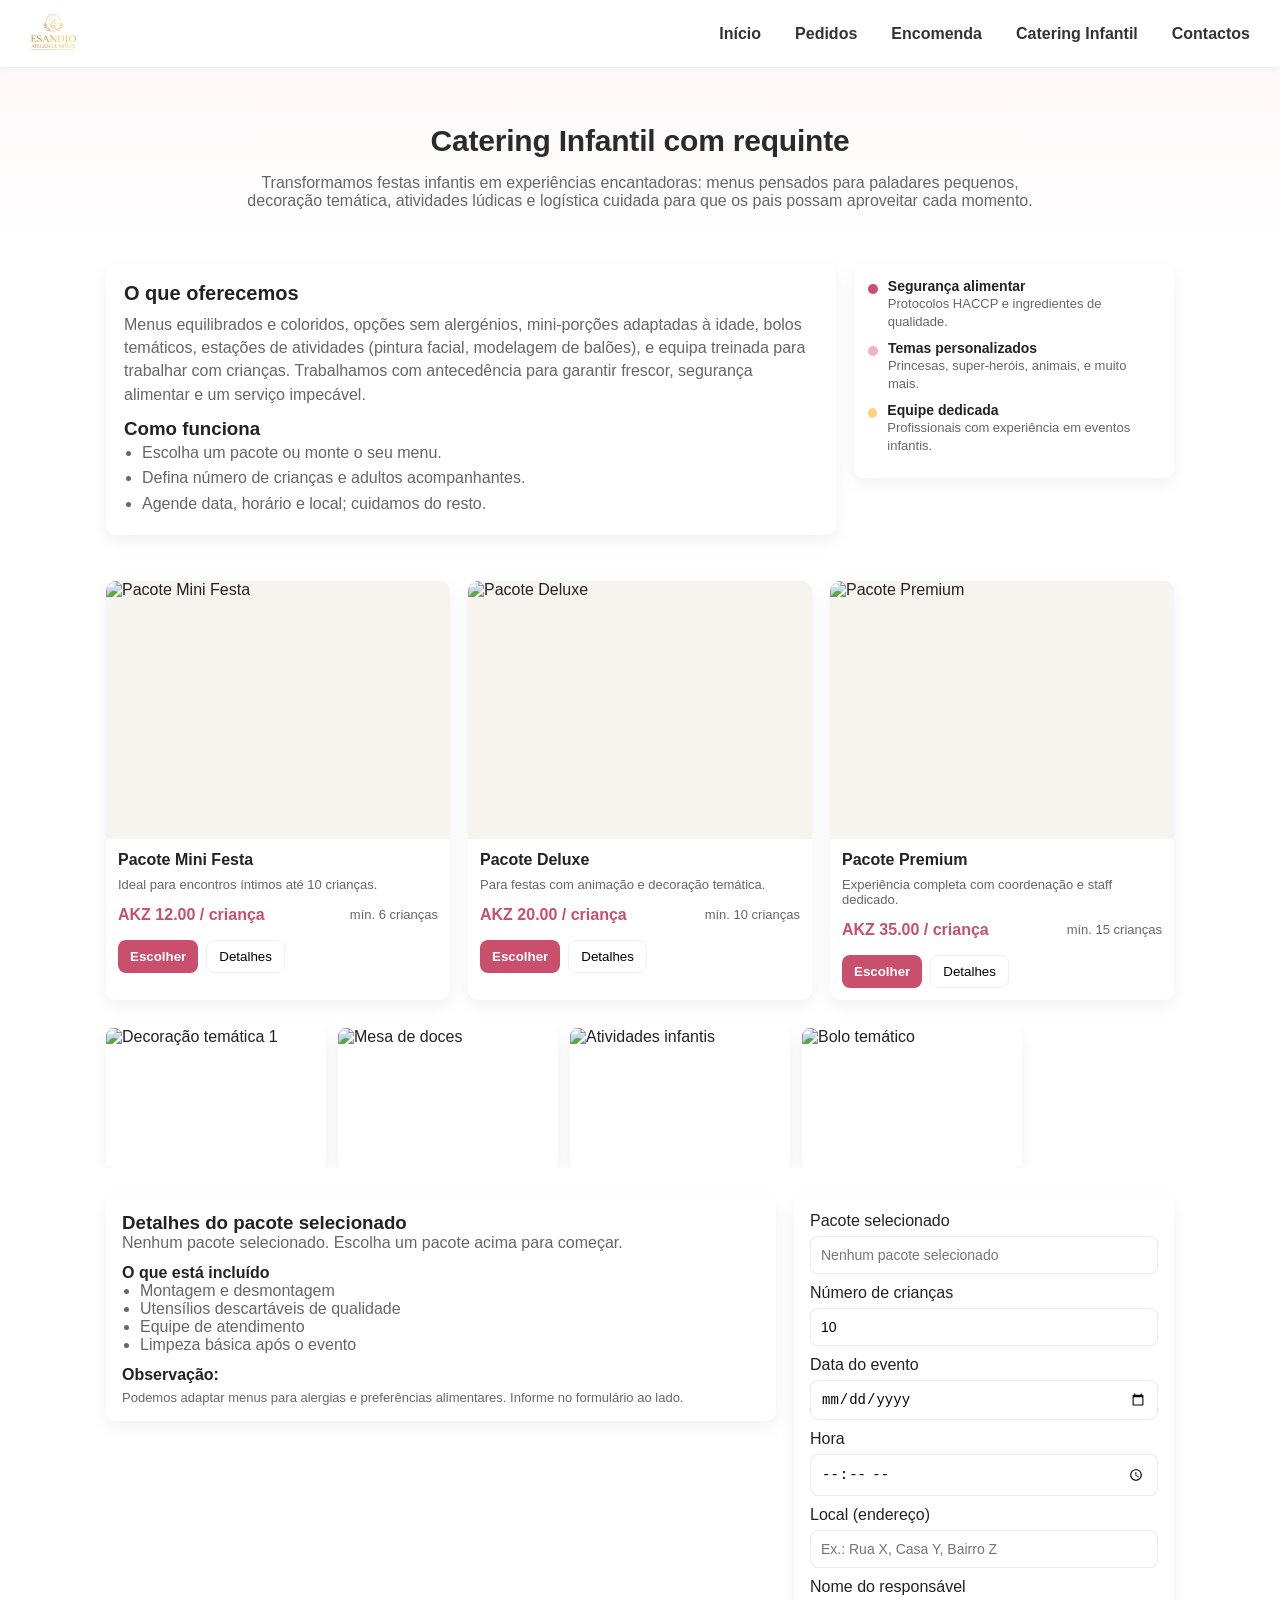
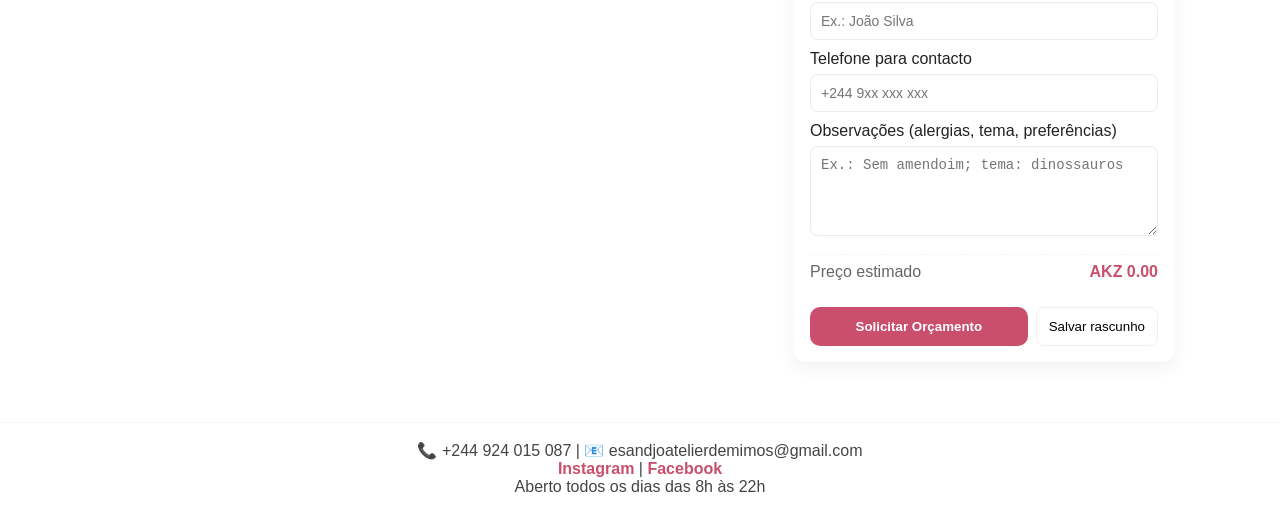
==== commit fbfeb4c7: "Update catering.html" ====
--- a/catering.html
+++ b/catering.html
@@ -170,12 +170,11 @@
     </button>
 
     <div class="nav-links" id="nav-links">
-      <a href="index.html" class="nav-link">Início</a>
-      <a href="cestas.html" class="nav-link">Cestas & Mimos</a>
-      <a href="pedidos.html" class="nav-link">Pedidos</a>
-      <a href="encomendas.html" class="nav-link">Encomenda</a>
-      <a href="catering.html" class="nav-link">Catering Infantil</a>
-      <a href="contactos.html" class="nav-link">Contactos</a>
+      <a href="index.html" class="nav-link" data-key="home">Início</a>
+      <a href="pedidos.html" class="nav-link" data-key="pedidos">Pedidos</a>
+      <a href="encomendas.html" class="nav-link" data-key="encomenda">Encomenda</a>
+      <a href="catering.html" class="nav-link" data-key="catering">Catering Infantil</a>
+      <a href="contactos.html" class="nav-link" data-key="contactos">Contactos</a>
     </div>
   </nav>
 
@@ -484,7 +483,7 @@
       aiTimer = setTimeout(()=> {
         aiToast.classList.remove('show');
         aiTimer = null;
-      }, 2000);
+      }, 4000);
     }
 
     // Booking form interactions
